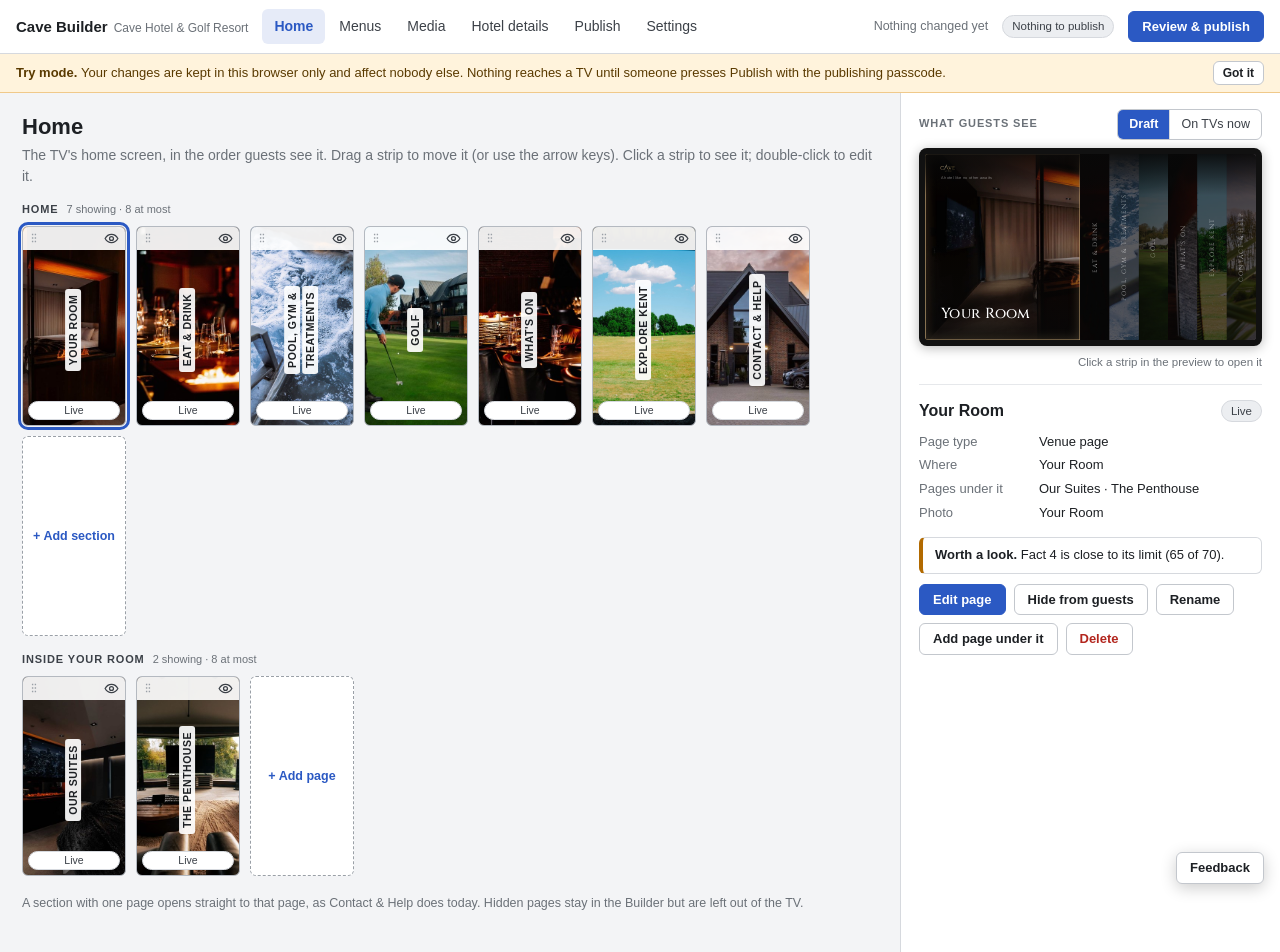
==== builder/index.html @ ffc26338 "Builder prototype stage 1 and content revision 1 Co-Authored-By: Claude Fable 5.1 <noreply@anthropic" ====
<!doctype html>
<html lang="en-GB">
<head>
<meta charset="utf-8">
<meta name="viewport" content="width=device-width, initial-scale=1, viewport-fit=cover">
<meta name="robots" content="noindex">
<title>Cave Builder</title>
<link rel="stylesheet" href="css/builder.css">
<link rel="stylesheet" href="css/tv.css">
<link rel="preload" href="fonts/Cinzel.ttf" as="font" type="font/ttf" crossorigin>
<link rel="preload" href="fonts/Inter.ttf" as="font" type="font/ttf" crossorigin>
</head>
<body>
<div id="app"></div>
<noscript><p style="padding:40px">The Builder needs JavaScript. It runs entirely in your browser.</p></noscript>
<script type="module" src="js/main.js"></script>
</body>
</html>
---- builder/css/builder.css ----
/* Cave Builder: the staff interface. Light and neutral; the TV preview is the
   only dark thing on the page. Works from 1180 (iPad landscape) to 1440+. */

:root {
  --ink: #1d2024; --ink-2: #3c4148; --muted: #6b7178; --line: #d6d9de; --line-2: #e6e8eb;
  --bg: #f3f4f6; --white: #fff; --accent: #2b59c3; --accent-bg: #e6ebf8; --accent-line: #b9c7ec;
  --amber: #b26a00; --amber-bg: #fff3dc; --red: #b3261e; --red-bg: #fde8e6; --green: #1b7f3b; --green-bg: #e3f5e9;
  --gold: #b7996d; --radius: 8px;
}
* { box-sizing: border-box; }
html, body { margin: 0; height: 100%; }
body { background: var(--bg); color: var(--ink); font: 14px/1.45 -apple-system, BlinkMacSystemFont, "Segoe UI", Helvetica, Arial, sans-serif; -webkit-text-size-adjust: 100%; }
h1 { font-size: 22px; margin: 0 0 2px; font-weight: 650; }
h2 { font-size: 16px; margin: 0 0 8px; font-weight: 650; }
h3 { font-size: 11px; margin: 0 0 8px; font-weight: 650; letter-spacing: .08em; text-transform: uppercase; color: var(--muted); }
p { margin: 0; }
a { color: var(--accent); }
button { font: inherit; color: inherit; }
input, textarea, select { font: inherit; color: inherit; }
:focus-visible { outline: 3px solid #7fa1ff; outline-offset: 2px; }
.muted { color: var(--muted); }
.small { font-size: 12.5px; }
.tiny { font-size: 11.5px; }
.row { display: flex; align-items: center; gap: 8px; }
.between { justify-content: space-between; }
.wrap { flex-wrap: wrap; }
.spacer { flex: 1; }
.hidden { display: none !important; }
.sr-only { position: absolute; width: 1px; height: 1px; overflow: hidden; clip: rect(0 0 0 0); white-space: nowrap; }

/* ---- app bar ---- */
.appbar { height: 54px; background: var(--white); border-bottom: 1px solid var(--line); display: flex; align-items: center; padding: 0 16px; gap: 14px; position: sticky; top: 0; z-index: 20; }
.brand { font-weight: 700; font-size: 15px; white-space: nowrap; }
.brand small { font-weight: 400; color: var(--muted); font-size: 12px; margin-left: 6px; }
.nav { display: flex; gap: 2px; }
.nav button { background: none; border: 0; padding: 7px 12px; border-radius: 6px; color: var(--ink-2); cursor: pointer; white-space: nowrap; }
.nav button:hover { background: var(--bg); }
.nav button.on { background: var(--accent-bg); color: var(--accent); font-weight: 650; }
.pill { display: inline-block; padding: 2px 9px; border-radius: 20px; font-size: 11.5px; background: #eceef1; color: var(--ink-2); border: 1px solid var(--line); white-space: nowrap; }
.pill.acc { background: var(--accent-bg); border-color: var(--accent-line); color: var(--accent); font-weight: 600; }
.pill.dark { background: var(--ink-2); border-color: var(--ink-2); color: #fff; }
.pill.amber { background: var(--amber-bg); border-color: #f0c98a; color: var(--amber); }
.pill.red { background: var(--red-bg); border-color: #f2b8b4; color: var(--red); }
.pill.green { background: var(--green-bg); border-color: #b7e0c4; color: var(--green); }
.btn { display: inline-flex; align-items: center; gap: 6px; padding: 7px 13px; border-radius: 6px; border: 1px solid #c3c7cd; background: var(--white); font-weight: 600; font-size: 13px; color: var(--ink); white-space: nowrap; cursor: pointer; line-height: 1.2; }
.btn:hover { background: #f7f8fa; }
.btn.pri { background: var(--accent); border-color: var(--accent); color: #fff; }
.btn.pri:hover { background: #244ca8; }
.btn.danger { color: var(--red); }
.btn.sm { padding: 4px 9px; font-size: 12px; }
.btn.icon { padding: 5px; }
.btn:disabled { opacity: .5; cursor: not-allowed; }
.btn.link { border: 0; background: none; color: var(--accent); padding: 0 2px; display: inline; font-weight: 600; }

/* ---- banner, toasts ---- */
.banner { background: var(--amber-bg); border-bottom: 1px solid #f0c98a; color: #5a3a00; padding: 7px 16px; display: flex; align-items: center; gap: 12px; font-size: 13px; }
.banner strong { font-weight: 650; }
.banner button { margin-left: auto; }
.toasts { position: fixed; left: 50%; bottom: 20px; transform: translateX(-50%); z-index: 100; display: flex; flex-direction: column; gap: 8px; align-items: center; }
.toast { background: var(--ink); color: #fff; padding: 10px 14px; border-radius: 8px; display: flex; align-items: center; gap: 14px; box-shadow: 0 6px 24px rgba(0,0,0,.25); font-size: 13.5px; }
.toast button { background: none; border: 1px solid rgba(255,255,255,.5); color: #fff; border-radius: 5px; padding: 3px 10px; font-weight: 600; cursor: pointer; }
.toast.err { background: var(--red); }

/* ---- layout ---- */
.screen { display: flex; min-height: calc(100vh - 54px); }
.screen > main { flex: 1; min-width: 0; padding: 18px 22px 40px; }
.screen > aside { width: 440px; flex: none; background: var(--white); border-left: 1px solid var(--line); padding: 16px 18px 40px; }
.rail { width: 250px; flex: none; background: var(--white); border-right: 1px solid var(--line); padding: 16px 14px; }
@media (max-width: 1300px) { .screen > aside { width: 380px; } .screen > .rail { width: 220px; } }
@media (max-width: 1200px) { .screen > aside { width: 340px; padding: 14px; } }
.panel { background: var(--white); border: 1px solid var(--line); border-radius: var(--radius); padding: 12px 14px; }
.lab { font-size: 11px; font-weight: 650; letter-spacing: .08em; text-transform: uppercase; color: var(--ink-2); margin: 16px 0 8px; }
.lab span { font-weight: 400; letter-spacing: 0; text-transform: none; color: var(--muted); margin-left: 8px; }
.seg { display: inline-flex; border: 1px solid #c3c7cd; border-radius: 6px; overflow: hidden; background: var(--white); }
.seg button { border: 0; background: none; padding: 5px 11px; font-size: 12.5px; color: var(--ink-2); border-right: 1px solid var(--line); cursor: pointer; }
.seg button:last-child { border-right: 0; }
.seg button.on { background: var(--accent); color: #fff; font-weight: 600; }
.kv { display: grid; grid-template-columns: 110px 1fr; gap: 5px 10px; font-size: 13px; margin: 10px 0 14px; }
.kv dt { color: var(--muted); }
.kv dd { margin: 0; }
.rule { border-top: 1px solid var(--line-2); margin: 14px 0; }
.note { border: 1px solid var(--line); border-left: 4px solid var(--ink-2); background: var(--white); border-radius: 6px; padding: 8px 12px; font-size: 13px; }
.note.warn { border-left-color: var(--amber); }
.note.block { border-left-color: var(--red); }
.note.ok { border-left-color: var(--green); }
.note + .note { margin-top: 6px; }
.empty { color: var(--muted); padding: 20px; text-align: center; border: 1.5px dashed var(--line); border-radius: var(--radius); }

/* ---- fields ---- */
.field { margin-bottom: 12px; }
.field > label { display: flex; justify-content: space-between; font-size: 12px; font-weight: 600; color: var(--ink-2); margin-bottom: 4px; gap: 8px; }
.field .count { font-weight: 400; color: var(--muted); font-variant-numeric: tabular-nums; }
.field .count.amber { color: var(--amber); font-weight: 650; }
.field .count.red { color: var(--red); font-weight: 650; }
.in { width: 100%; border: 1px solid #c3c7cd; border-radius: 5px; background: var(--white); padding: 7px 9px; font-size: 13.5px; min-height: 34px; }
.in:focus { border-color: var(--accent); box-shadow: 0 0 0 3px #d5def5; outline: none; }
.in.over { border-color: var(--red); box-shadow: 0 0 0 3px #f6d3d0; }
textarea.in { resize: vertical; min-height: 80px; line-height: 1.45; }
.help { color: var(--muted); font-size: 11.5px; margin-top: 4px; }
.field.inline { display: flex; align-items: center; gap: 10px; }
.check { display: inline-flex; align-items: center; gap: 7px; cursor: pointer; font-size: 13px; }
.check input { width: 16px; height: 16px; margin: 0; }

/* ---- lists with handles ---- */
.list-row { display: flex; align-items: flex-start; gap: 6px; padding: 6px 0; border-bottom: 1px solid var(--line-2); }
.list-row .grip { color: #9aa0a7; cursor: grab; padding: 8px 2px 0; flex: none; touch-action: none; }
.list-row .fields { flex: 1; min-width: 0; display: flex; flex-direction: column; gap: 6px; }
.list-row .ops { display: flex; flex-direction: column; gap: 2px; flex: none; }
.list-row.dragging { opacity: .4; }
.list-row.drop-before { box-shadow: 0 -3px 0 var(--accent); }
.list-row.drop-after { box-shadow: 0 3px 0 var(--accent); }
.mini { border: 1px solid #c3c7cd; background: var(--white); border-radius: 5px; padding: 3px; cursor: pointer; color: var(--ink-2); line-height: 0; }
.mini:hover { background: var(--bg); }
.mini:disabled { opacity: .35; cursor: default; }

/* ---- strips (Home) ---- */
.strips { display: flex; gap: 10px; flex-wrap: wrap; align-items: flex-start; }
.strip-card { width: 104px; height: 200px; border-radius: 6px; position: relative; border: 1px solid #b4b9c0; background: #c6cad0 center / cover no-repeat; cursor: pointer; overflow: hidden; flex: none; text-align: left; padding: 0; }
.strip-card .top { display: flex; justify-content: space-between; align-items: center; background: rgba(255,255,255,.92); padding: 2px 4px; position: relative; z-index: 2; }
.strip-card .grip { color: #9aa0a7; cursor: grab; display: inline-flex; touch-action: none; }
.strip-card .t { position: absolute; left: 50%; top: 52%; transform: translate(-50%,-50%) rotate(-90deg); width: 150px; text-align: center; line-height: 1.7; text-transform: uppercase; letter-spacing: .05em; font-weight: 650; font-size: 10.5px; }
.strip-card .t span { background: rgba(255,255,255,.92); padding: 2px 6px; border-radius: 3px; -webkit-box-decoration-break: clone; box-decoration-break: clone; }
.strip-card .st { position: absolute; left: 5px; right: 5px; bottom: 5px; text-align: center; font-size: 10.5px; background: #fff; border-radius: 10px; padding: 1px 0; border: 1px solid var(--line); color: var(--ink-2); }
.strip-card.sel { outline: 3px solid var(--accent); outline-offset: 1px; }
.strip-card.hid { opacity: .55; }
.strip-card.hid .st, .strip-card.new .st, .strip-card.chg .st { background: var(--ink-2); color: #fff; border-color: var(--ink-2); }
.strip-card.new .st { background: var(--green); border-color: var(--green); }
.strip-card.blocked .st { background: var(--red); border-color: var(--red); color: #fff; }
.strip-card.add { background: var(--white); border: 1.5px dashed #9aa0a7; display: flex; align-items: center; justify-content: center; text-align: center; color: var(--accent); font-weight: 650; font-size: 12.5px; }
.strip-card.dragging { opacity: .35; }
.strip-card.drop-before { box-shadow: -6px 0 0 -2px var(--accent); }
.strip-card.drop-after { box-shadow: 6px 0 0 -2px var(--accent); }
.eye { background: none; border: 0; padding: 2px; cursor: pointer; color: var(--ink-2); line-height: 0; border-radius: 4px; }
.eye:hover { background: var(--bg); }
.tvcap { display: flex; justify-content: space-between; align-items: center; margin-top: 8px; gap: 8px; }

/* ---- page editor ---- */
.sub { height: 46px; background: var(--white); border-bottom: 1px solid var(--line); display: flex; align-items: center; gap: 12px; padding: 0 16px; }
.crumb { color: var(--muted); white-space: nowrap; overflow: hidden; text-overflow: ellipsis; }
.crumb b { color: var(--ink); }
.crumb button { background: none; border: 0; color: var(--accent); cursor: pointer; padding: 0; font: inherit; }
.editor { display: flex; min-height: calc(100vh - 100px); }
.editor .rail { width: 240px; }
.editor .centre { flex: 1; min-width: 0; padding: 14px 20px; }
.editor .side { width: 360px; flex: none; background: var(--white); border-left: 1px solid var(--line); padding: 14px 16px 40px; }
@media (max-width: 1300px) { .editor .rail { width: 200px; } .editor .side { width: 320px; } }
.part { display: flex; align-items: center; gap: 8px; border: 1px solid var(--line); border-radius: 6px; padding: 7px 9px; margin-bottom: 5px; background: var(--white); width: 100%; text-align: left; cursor: pointer; }
.part .n { font-weight: 650; font-size: 12.5px; }
.part .s { font-size: 11px; color: var(--muted); white-space: nowrap; overflow: hidden; text-overflow: ellipsis; }
.part .w { min-width: 0; flex: 1; }
.part.sel { border-color: var(--accent); background: #eef2fb; box-shadow: 0 0 0 2px #d5def5; }
.part .flag { flex: none; width: 8px; height: 8px; border-radius: 50%; }
.part .flag.warn { background: var(--amber); }
.part .flag.block { background: var(--red); }
.tabs { display: flex; gap: 16px; border-bottom: 1px solid var(--line); margin: 0 -16px 14px; padding: 0 16px; }
.tabs button { background: none; border: 0; padding: 0 0 8px; color: var(--muted); font-weight: 600; cursor: pointer; border-bottom: 2px solid transparent; }
.tabs button.on { color: var(--accent); border-bottom-color: var(--accent); }
.remote-wrap { display: flex; gap: 18px; align-items: flex-start; }
.remote-wrap .tv-host { flex: 1; min-width: 0; }
.remote-pad { flex: none; width: 150px; display: none; }
.remote-pad svg { width: 150px; height: auto; display: block; touch-action: none; }
.remote-pad .flash { opacity: 0; transition: opacity .12s; }
.remote-pad .flash.on { opacity: 1; transition: none; }
.remote-wrap.show-remote .remote-pad { display: block; }
.photo-pick { display: flex; gap: 10px; align-items: center; }
.photo-pick .thumb { width: 96px; height: 54px; border-radius: 4px; background: #c6cad0 center / cover no-repeat; border: 1px solid var(--line); flex: none; }
.tag-row { display: flex; gap: 4px; flex-wrap: wrap; }
.tag-btn { border: 1px solid #c3c7cd; background: var(--white); border-radius: 4px; padding: 2px 7px; font-size: 11px; font-weight: 650; cursor: pointer; color: var(--ink-2); }
.tag-btn.on { background: var(--ink-2); color: #fff; border-color: var(--ink-2); }

/* ---- menus ---- */
.ml { display: block; width: 100%; text-align: left; padding: 8px 10px; border-radius: 6px; margin-bottom: 3px; background: none; border: 0; cursor: pointer; }
.ml:hover { background: var(--bg); }
.ml.on { background: var(--accent-bg); }
.ml b { display: block; font-size: 13px; }
.ml span { display: block; font-size: 11.5px; color: var(--muted); }
.sec-h { display: flex; align-items: center; gap: 8px; margin: 18px 0 4px; }
.sec-h .in { font-weight: 650; }
table.dishes { border-collapse: collapse; width: 100%; }
table.dishes td { padding: 5px 4px; border-bottom: 1px solid var(--line-2); vertical-align: top; }
table.dishes td.grip-cell { width: 22px; padding-top: 12px; }
table.dishes td.price-cell { width: 92px; }
table.dishes td.tags-cell { width: 150px; padding-top: 10px; }
table.dishes td.ops-cell { width: 60px; white-space: nowrap; padding-top: 8px; }
table.dishes tr.off td { opacity: .5; }
table.dishes tr.dragging td { opacity: .35; }
table.dishes tr.drop-before td { box-shadow: 0 -3px 0 var(--accent) inset; }
table.dishes tr.drop-after td { box-shadow: 0 3px 0 var(--accent) inset; }
.dish-name { font-weight: 600; }

/* ---- media ---- */
.drop { border: 1.5px dashed #9aa0a7; border-radius: var(--radius); padding: 14px 16px; display: flex; justify-content: space-between; align-items: center; gap: 12px; margin-bottom: 14px; background: var(--white); }
.drop.over { border-color: var(--accent); background: var(--accent-bg); }
.grid { display: grid; grid-template-columns: repeat(auto-fill, minmax(196px, 1fr)); gap: 12px; }
.tile-m { background: var(--white); border: 1px solid var(--line); border-radius: var(--radius); padding: 6px; cursor: pointer; text-align: left; }
.tile-m.sel { border-color: var(--accent); box-shadow: 0 0 0 2px #d5def5; }
.tile-m .ph { aspect-ratio: 16 / 9; border-radius: 4px; background: #c6cad0 center / cover no-repeat; position: relative; }
.tile-m .badge { position: absolute; left: 6px; top: 6px; font-size: 10px; background: rgba(255,255,255,.9); padding: 1px 6px; border-radius: 3px; }
.tile-m .badge.warn { background: var(--amber-bg); color: var(--amber); }
.tile-m .badge.new { background: var(--green-bg); color: var(--green); left: auto; right: 6px; }
.tile-m .nm { font-weight: 600; font-size: 12.5px; margin: 6px 2px 0; white-space: nowrap; overflow: hidden; text-overflow: ellipsis; }
.tile-m .mt { font-size: 11px; color: var(--muted); margin: 1px 2px 0; }
.big-ph { aspect-ratio: 16 / 9; border-radius: 6px; background: #c6cad0 center / cover no-repeat; margin-bottom: 10px; }
.use { display: flex; justify-content: space-between; padding: 5px 0; border-bottom: 1px solid var(--line-2); gap: 8px; }
.use button { background: none; border: 0; color: var(--accent); cursor: pointer; padding: 0; text-align: left; }
.fl { display: flex; justify-content: space-between; padding: 5px 8px; border-radius: 5px; cursor: pointer; background: none; border: 0; width: 100%; text-align: left; }
.fl.on { background: var(--accent-bg); font-weight: 600; }
.fl span { color: var(--muted); }

/* ---- publish ---- */
.chg { display: flex; gap: 12px; align-items: flex-start; padding: 10px 12px; border: 1px solid var(--line); border-radius: 6px; background: var(--white); margin-bottom: 6px; }
.chg .w { flex: 1; min-width: 0; }
.chg b { display: block; font-size: 13px; margin-bottom: 2px; }
.chg .lines { font-size: 12.5px; color: var(--ink-2); }
.chg .lines div { padding: 1px 0; }
.chg.held { border-left: 4px solid var(--red); }
.chg.new { border-left: 4px solid var(--green); }
.chg.hidden-k { border-left: 4px solid var(--ink-2); }
.chg.removed { border-left: 4px solid var(--red); }
.hist { display: flex; justify-content: space-between; align-items: center; padding: 8px 0; border-bottom: 1px solid var(--line-2); gap: 10px; }
.hist small { display: block; color: var(--muted); font-size: 11.5px; }
.hist.live { background: #f7f9ff; margin: 0 -10px; padding: 8px 10px; border-radius: 6px; }
.progress { font-size: 12.5px; color: var(--muted); margin-top: 8px; }

/* ---- modal ---- */
.modal-back { position: fixed; inset: 0; background: rgba(20,22,26,.45); z-index: 50; display: flex; align-items: center; justify-content: center; padding: 20px; }
.modal { background: var(--white); border-radius: 10px; width: min(640px, 100%); max-height: 90vh; overflow: auto; box-shadow: 0 20px 60px rgba(0,0,0,.35); padding: 18px 20px; }
.modal.wide { width: min(1000px, 100%); }
.modal h2 { font-size: 18px; }
.modal .actions { display: flex; justify-content: flex-end; gap: 8px; margin-top: 16px; }
.tpl { display: grid; grid-template-columns: 1fr 1fr; gap: 8px; margin: 10px 0; }
.tpl button { text-align: left; padding: 10px 12px; border: 1px solid var(--line); border-radius: 6px; background: var(--white); cursor: pointer; }
.tpl button:hover, .tpl button.on { border-color: var(--accent); background: #eef2fb; }
.tpl b { display: block; font-size: 13px; }
.tpl span { font-size: 11.5px; color: var(--muted); }

/* ---- hotel ---- */
.form-2 { display: grid; grid-template-columns: 1fr 1fr; gap: 0 20px; max-width: 760px; }

/* ---- feedback button ---- */
.fab { position: fixed; right: 16px; bottom: 16px; z-index: 30; box-shadow: 0 4px 16px rgba(0,0,0,.2); }

/* ---- touch / iPad ---- */
@media (pointer: coarse) {
  .btn { padding: 9px 14px; }
  .mini { padding: 6px; }
  .in { min-height: 38px; }
  .strip-card { height: 210px; }
}
@media (max-width: 1180px) {
  .screen > aside { width: 320px; }
  .editor .side { width: 300px; }
  .editor .rail { width: 190px; }
}
@media (max-width: 1260px) {
  .strip-card { width: 86px; height: 190px; }
  .strip-card .t { width: 140px; font-size: 10px; }
  .appbar { gap: 10px; }
}
#saved-state { white-space: nowrap; }
---- builder/css/tv.css ----
/* The TV preview: a 1920 x 1080 stage drawn with the TV app's measurements
   (StripsModel.swift, StripView.swift, PageLayout.swift, Theme.swift) and
   scaled to fit its box. Everything in here is in TV pixels. */

@font-face { font-family: 'Cinzel'; src: url('../fonts/Cinzel.ttf') format('truetype'); font-weight: 400 900; font-display: swap; }
@font-face { font-family: 'Inter'; src: url('../fonts/Inter.ttf') format('truetype'); font-weight: 100 900; font-display: swap; }

.tv-box { position: relative; width: 100%; background: #111; border-radius: 8px; padding: 6px; box-shadow: 0 2px 12px rgba(0,0,0,.28); }
.tv-viewport { position: relative; width: 100%; aspect-ratio: 16 / 9; overflow: hidden; background: #080808; border-radius: 3px; }
.tv-stage {
  position: absolute; left: 0; top: 0; width: 1920px; height: 1080px; overflow: hidden;
  transform-origin: 0 0; background: #080808; color: #fff;
  font-family: Inter, sans-serif; -webkit-font-smoothing: antialiased; user-select: none;
  --gold: #b7996d; --gold-dark: #7d683f; --ground: #080808; --panel: #1a1a1a;
  --ease: cubic-bezier(.2,.8,.2,1); --dur: 0ms;
}
.tv-stage * { box-sizing: border-box; }
.tv-layer { position: absolute; inset: 0; }
.tv-sections { z-index: 10; }
.tv-items { z-index: 20; }
.tv-leaf { position: absolute; top: 0; bottom: 0; z-index: 25; }
.tv-scrim-top { position: absolute; left: 0; top: 0; width: 1920px; height: 240px; z-index: 30; pointer-events: none;
  background: linear-gradient(to bottom, rgba(8,8,8,.88) 0%, rgba(8,8,8,.5) 45%, rgba(8,8,8,0) 100%); }

/* ---- strips ---- */
.tv-strip { position: absolute; top: 0; height: 1080px; overflow: hidden; background: var(--ground);
  transition: left var(--dur) var(--ease), width var(--dur) var(--ease), opacity 300ms var(--ease), transform 420ms var(--ease); }
.tv-strip.tv-clickable { cursor: pointer; }
.tv-strip .tv-photo { position: absolute; left: 0; top: 0; width: 1920px; height: 1080px; background: var(--panel) center / cover no-repeat; transition: transform 500ms var(--ease); }
.tv-strip .tv-scrim { position: absolute; inset: 0; background: var(--ground); opacity: .64; transition: opacity 500ms var(--ease); }
.tv-strip .tv-grad { position: absolute; left: 0; right: 0; bottom: 0; height: 560px; opacity: 0; transition: opacity 500ms var(--ease);
  background: linear-gradient(to top, rgba(8,8,8,.94) 0%, rgba(8,8,8,.55) 40%, rgba(8,8,8,0) 100%); }
.tv-strip .tv-ring { position: absolute; inset: 0; opacity: 0; transition: opacity 220ms var(--ease);
  box-shadow: inset 0 0 0 4px var(--gold), inset 0 0 70px rgba(183,153,109,.30); }
.tv-strip .tv-vname { position: absolute; left: 50%; top: 50%; writing-mode: vertical-rl; white-space: nowrap; max-height: 750px; overflow: hidden;
  transform: translate(-50%,-50%) rotate(180deg); font-family: Cinzel, serif; font-size: 36px; letter-spacing: 6.5px; text-transform: uppercase;
  color: rgba(255,255,255,.62); transition: opacity 220ms var(--ease), transform 420ms var(--ease); }
.tv-strip .tv-caption { position: absolute; left: 90px; bottom: 110px; opacity: 0; transform: translateY(22px);
  transition: opacity 220ms var(--ease), transform 420ms var(--ease); }
.tv-strip .tv-label { font-family: Cinzel, serif; font-size: 22px; letter-spacing: 7px; text-transform: uppercase; color: var(--gold); margin: 0 0 20px 4px; }
.tv-strip .tv-hname { font-family: Cinzel, serif; font-size: 84px; font-weight: 500; line-height: 1.06; letter-spacing: 1.7px; color: #fff; text-shadow: 0 2px 24px rgba(0,0,0,.45); }

.tv-strip.is-closed .tv-scrim { opacity: .64; }
.tv-strip.is-sliver .tv-scrim { opacity: .80; }
.tv-strip.is-sliver .tv-vname { transform: translate(-50%,-50%) rotate(180deg) scale(.6); color: rgba(255,255,255,.42); }
.tv-strip.is-host .tv-scrim { opacity: .82; }
.tv-strip.is-host .tv-vname { opacity: 0; }
.tv-strip.is-current .tv-scrim { opacity: .30; }
.tv-strip.is-current .tv-grad, .tv-strip.is-current .tv-caption { opacity: 1; transform: none; }
.tv-strip.is-current .tv-vname { opacity: 0; }
.tv-strip.is-current .tv-photo { transform: scale(1.02); }
.tv-strip.is-focused .tv-scrim { opacity: .12; }
.tv-strip.is-focused .tv-ring { opacity: 1; }
.tv-strip.is-focused .tv-photo { transform: scale(1.05); }
.tv-strip.is-leaf .tv-scrim { opacity: .72; }
.tv-strip.is-leaf .tv-grad { opacity: 1; height: 864px; }
.tv-strip.is-leaf .tv-vname, .tv-strip.is-leaf .tv-caption { opacity: 0; }
.tv-strip.is-enter { opacity: 0; transform: translateY(36px); }

/* ---- chrome ---- */
.tv-path { position: absolute; left: 90px; top: 60px; height: 44px; display: flex; align-items: center; z-index: 40; }
.tv-path img { height: 40px; display: block; transition: opacity 350ms var(--ease); }
.tv-stage.deep .tv-path img { opacity: .6; }
.tv-seg { display: flex; align-items: center; font-size: 24px; letter-spacing: .5px; color: rgba(183,153,109,.6); white-space: nowrap; }
.tv-seg.cur { color: #fff; }
.tv-seg .tv-chev { color: rgba(183,153,109,.6); margin: 0 18px; font-size: 26px; position: relative; top: -2px; }
.tv-slot { position: absolute; left: 90px; top: 122px; z-index: 40; }
.tv-tagline { font-weight: 300; font-size: 22px; letter-spacing: 1.3px; color: rgba(255,255,255,.55); white-space: nowrap; transition: opacity 350ms var(--ease); }
.tv-stage.deep .tv-tagline { opacity: 0; }
.tv-back { position: absolute; left: -22px; top: -9px; display: flex; align-items: center; gap: 10px; padding: 7px 22px 7px 18px;
  border: 2px solid transparent; border-radius: 999px; font-size: 24px; letter-spacing: .5px; color: rgba(183,153,109,.6); white-space: nowrap; opacity: 0;
  transition: opacity 350ms var(--ease), transform 220ms var(--ease), color 220ms var(--ease), border-color 220ms var(--ease), background-color 220ms var(--ease); cursor: pointer; }
.tv-back .tv-chev { font-size: 34px; line-height: 0; position: relative; top: -3px; }
.tv-stage.deep .tv-back { opacity: 1; }
.tv-stage.deep .tv-back.is-focused { color: #fff; border-color: var(--gold); background: rgba(183,153,109,.14); box-shadow: 0 0 28px rgba(183,153,109,.35); transform: scale(1.08); transform-origin: left center; }
.tv-back.is-focused .tv-chev { color: var(--gold); }
.tv-safe { position: absolute; left: 96px; right: 96px; top: 64px; bottom: 64px; border: 2px dashed rgba(255,255,255,.55); z-index: 45; pointer-events: none; display: none; }
.tv-safe::after { content: 'Path line and Back'; position: absolute; left: -2px; top: -2px; width: 640px; height: 136px; border: 2px dashed rgba(183,153,109,.6); color: rgba(183,153,109,.7); font-size: 18px; padding: 6px 10px; letter-spacing: 1px; }
.tv-stage.show-safe .tv-safe { display: block; }
.tv-empty { position: absolute; inset: 0; display: flex; align-items: center; justify-content: center; font-size: 28px; color: rgba(255,255,255,.5); }

/* ---- pages inside the leaf ---- */
.tv-page { position: absolute; left: 0; right: 0; top: 190px; bottom: 0; overflow-y: auto; scrollbar-width: none; }
.tv-page::-webkit-scrollbar { display: none; }
.tv-page.tv-full { top: 0; overflow: hidden; }
.tv-page-in { padding: 24px 72px 60px; }
.tv-kicker { font-family: Inter, sans-serif; font-size: 24px; font-weight: 500; letter-spacing: 6px; text-transform: uppercase; color: var(--gold); }
.tv-title { font-family: Cinzel, serif; font-size: 72px; font-weight: 500; letter-spacing: 1.5px; color: #fff; line-height: 1.15; text-shadow: 0 2px 24px rgba(0,0,0,.45); margin-top: 16px; }
.tv-subtitle { font-size: 30px; color: rgba(255,255,255,.6); margin-top: 16px; }
.tv-body { font-size: 30px; line-height: 1.47; color: rgba(255,255,255,.92); }
.tv-body.dim, .tv-note { font-size: 28px; color: rgba(255,255,255,.6); line-height: 1.4; }
.tv-columns { display: flex; align-items: flex-start; gap: 64px; margin-top: 44px; }
.tv-columns.stack { flex-direction: column; gap: 50px; }
.tv-reading { flex: 1; min-width: 0; display: flex; flex-direction: column; gap: 36px; }
.tv-aside { width: 420px; flex: none; display: flex; flex-direction: column; gap: 40px; }
.tv-columns.stack .tv-aside { width: 100%; }
.tv-facts { display: flex; flex-direction: column; gap: 14px; }
.tv-fact { display: flex; gap: 16px; align-items: flex-start; font-size: 28px; color: rgba(255,255,255,.92); line-height: 1.3; }
.tv-fact::before { content: ''; flex: none; width: 8px; height: 8px; border-radius: 50%; background: var(--gold); margin-top: 14px; }
.tv-card { background: var(--panel); border-radius: 16px; padding: 32px; border: 3px solid transparent; }
.tv-hours { display: flex; flex-direction: column; gap: 18px; }
.tv-hours .tv-kicker { margin-bottom: 0; }
.tv-hrow .l { font-size: 22px; font-weight: 500; color: rgba(255,255,255,.6); }
.tv-hrow .v { font-size: 28px; color: rgba(255,255,255,.92); margin-top: 2px; }
.tv-qr { display: flex; flex-direction: column; gap: 18px; }
.tv-qr-row { display: flex; align-items: center; gap: 24px; }
.tv-qr-img { flex: none; width: 200px; height: 200px; padding: 10px; background: #fff; border-radius: 10px; }
.tv-qr-img svg { display: block; width: 180px; height: 180px; }
.tv-qr-label { font-size: 26px; color: rgba(255,255,255,.92); line-height: 1.3; }
.tv-tiles { display: flex; gap: 40px; padding: 30px 0; }
.tv-tile { position: relative; flex: none; width: 380px; height: 214px; border-radius: 12px; overflow: hidden; background: var(--panel) center / cover no-repeat; border: 3px solid transparent; }
.tv-tile::before { content: ''; position: absolute; inset: 0; background: linear-gradient(to bottom, rgba(0,0,0,0) 50%, rgba(0,0,0,.85)); }
.tv-tile .tv-tile-in { position: absolute; left: 24px; right: 24px; bottom: 24px; }
.tv-tile .k { font-size: 16px; font-weight: 500; letter-spacing: 3px; text-transform: uppercase; color: var(--gold); }
.tv-tile .t { font-family: Cinzel, serif; font-size: 26px; letter-spacing: 2px; text-transform: uppercase; color: #fff; margin-top: 4px; }
.tv-hub-grid { display: flex; flex-wrap: wrap; gap: 40px; padding: 50px 0; }
.tv-hub-grid .tv-tile { width: 420px; height: 236px; }

/* focus states, as the TV draws them */
.tv-text-stop { padding: 20px; margin: -20px; border-radius: 14px; border: 2px solid transparent; }
.tv-text-stop.is-focused { background: rgba(255,255,255,.08); border-color: rgba(183,153,109,.55); }
.tv-card.is-focused { border-color: var(--gold); }
.tv-tile.is-focused { border-color: var(--gold); }

/* menu */
.tv-menu { display: flex; flex-direction: column; gap: 50px; margin-top: 40px; max-width: 1400px; }
.tv-msec { display: flex; flex-direction: column; gap: 22px; }
.tv-msec-h { display: flex; align-items: baseline; gap: 20px; }
.tv-msec-h .t { font-family: Cinzel, serif; font-size: 34px; letter-spacing: 4px; text-transform: uppercase; color: rgba(255,255,255,.92); }
.tv-msec-h .n { font-size: 22px; color: rgba(255,255,255,.6); }
.tv-rule { height: 1px; background: var(--gold-dark); }
.tv-row { display: flex; align-items: flex-start; gap: 30px; padding: 14px 20px; border-radius: 10px; }
.tv-row.is-focused { background: rgba(255,255,255,.10); }
.tv-row .w { flex: 1; min-width: 0; }
.tv-row .nm { display: flex; align-items: center; gap: 12px; font-size: 30px; font-weight: 500; color: rgba(255,255,255,.92); }
.tv-tag { font-size: 16px; font-weight: 600; color: var(--gold); border: 1px solid var(--gold-dark); border-radius: 4px; padding: 3px 8px; text-transform: uppercase; }
.tv-row .d { font-size: 24px; color: rgba(255,255,255,.6); margin-top: 6px; }
.tv-row .p { font-size: 30px; color: var(--gold); white-space: nowrap; }
.tv-menu .tv-card { width: 640px; max-width: 100%; }

/* list */
.tv-list { display: flex; flex-direction: column; gap: 30px; margin-top: 40px; }
.tv-lcard { display: flex; gap: 36px; align-items: flex-start; padding: 24px; background: var(--panel); border-radius: 16px; border: 3px solid transparent; transition: transform 220ms var(--ease); }
.tv-lcard.is-focused { border-color: var(--gold); transform: scale(1.02); }
.tv-lcard .img { flex: none; width: 360px; height: 220px; border-radius: 10px; background: #222 center / cover no-repeat; }
.tv-lcard .w { flex: 1; display: flex; flex-direction: column; gap: 10px; }
.tv-lcard .m { font-size: 18px; font-weight: 500; letter-spacing: 3px; text-transform: uppercase; color: var(--gold); }
.tv-lcard .t { font-family: Cinzel, serif; font-size: 30px; color: rgba(255,255,255,.92); }
.tv-lcard .s { font-size: 24px; font-weight: 500; color: rgba(255,255,255,.6); }
.tv-lcard .b { font-size: 24px; color: rgba(255,255,255,.92); line-height: 1.35; }

/* contact */
.tv-contact { display: flex; gap: 60px; align-items: flex-start; margin-top: 40px; }
.tv-contact .l { flex: 1; display: flex; flex-direction: column; gap: 30px; }
.tv-contact .r { width: 520px; flex: none; display: flex; flex-direction: column; gap: 40px; }
.tv-info-card { padding: 28px; background: var(--panel); border-radius: 16px; border: 3px solid transparent; }
.tv-info-card .k { font-size: 18px; font-weight: 500; letter-spacing: 3px; text-transform: uppercase; color: var(--gold); }
.tv-info-card .v { font-family: Cinzel, serif; font-size: 40px; color: rgba(255,255,255,.92); margin-top: 6px; }
.tv-info-card .h { font-size: 22px; color: rgba(255,255,255,.6); margin-top: 6px; }
.tv-info-card.is-focused { border-color: var(--gold); }
.tv-address { font-size: 24px; color: rgba(255,255,255,.6); line-height: 1.35; }

/* gallery */
.tv-gallery { position: absolute; inset: 0; overflow: hidden; }
.tv-gphoto { position: absolute; inset: 0; background: var(--panel) center / cover no-repeat; opacity: 0; transition: opacity 500ms var(--ease); }
.tv-gphoto.on { opacity: 1; }
.tv-gscrim { position: absolute; inset: 0; background: linear-gradient(to bottom, rgba(0,0,0,0) 35%, rgba(0,0,0,.65) 75%, rgba(0,0,0,.95) 100%); }
.tv-gtop { position: absolute; left: 0; right: 0; top: 0; height: 260px; background: linear-gradient(to bottom, rgba(8,8,8,.85), rgba(8,8,8,0)); }
.tv-gcap { position: absolute; left: 0; right: 0; bottom: 66px; display: flex; flex-direction: column; gap: 36px; }
.tv-gcap .tv-cap-in { padding: 0 72px; }
.tv-gcap .tv-title { margin-top: 12px; }
.tv-gcount { font-size: 22px; color: rgba(255,255,255,.6); margin-top: 12px; }
.tv-thumbs { display: flex; gap: 28px; padding: 24px 72px; overflow: hidden; }
.tv-thumb { flex: none; width: 224px; height: 126px; border-radius: 8px; background: #222 center / cover no-repeat; border: 2px solid rgba(255,255,255,.15); opacity: .6; transition: transform 220ms var(--ease), opacity 220ms; }
.tv-thumb.on { border-color: rgba(255,255,255,.5); opacity: 1; }
.tv-thumb.is-focused { border: 4px solid var(--gold); opacity: 1; transform: scale(1.1); }

/* leaf backdrop for a page opened from inside the leaf */
.tv-backdrop { position: absolute; inset: 0; background: var(--panel) center / cover no-repeat; }
.tv-backdrop::after { content: ''; position: absolute; inset: 0; background:
  linear-gradient(to bottom, rgba(8,8,8,.88) 0%, rgba(8,8,8,.3) 22%, rgba(8,8,8,.55) 70%, rgba(8,8,8,.94) 100%), rgba(8,8,8,.72); }

/* ---- edit mode: clickable fields ---- */
.tv-stage.edit [data-f] { cursor: pointer; outline: 2px dashed transparent; outline-offset: 6px; transition: outline-color 120ms; }
.tv-stage.edit [data-f]:hover { outline-color: rgba(120,170,255,.85); }
.tv-stage.edit [data-f].is-selected { outline: 3px solid #4f86ff; outline-offset: 6px; }
.tv-stage.edit .tv-strip[data-f].is-selected { outline-offset: -3px; }
.tv-hover-label { position: absolute; z-index: 60; background: rgba(0,0,0,.75); color: #cfdcff; font-size: 20px; padding: 4px 12px; border-radius: 4px; pointer-events: none; display: none; font-family: Inter, sans-serif; }
.tv-stage.edit .tv-hover-label.on { display: block; }
.tv-stage.remote [data-f] { cursor: default; }

/* Respect the system setting, as the TV app does with accessibilityReduceMotion. */
@media (prefers-reduced-motion: reduce) {
  .tv-stage, .tv-stage * { transition: none !important; animation: none !important; }
}
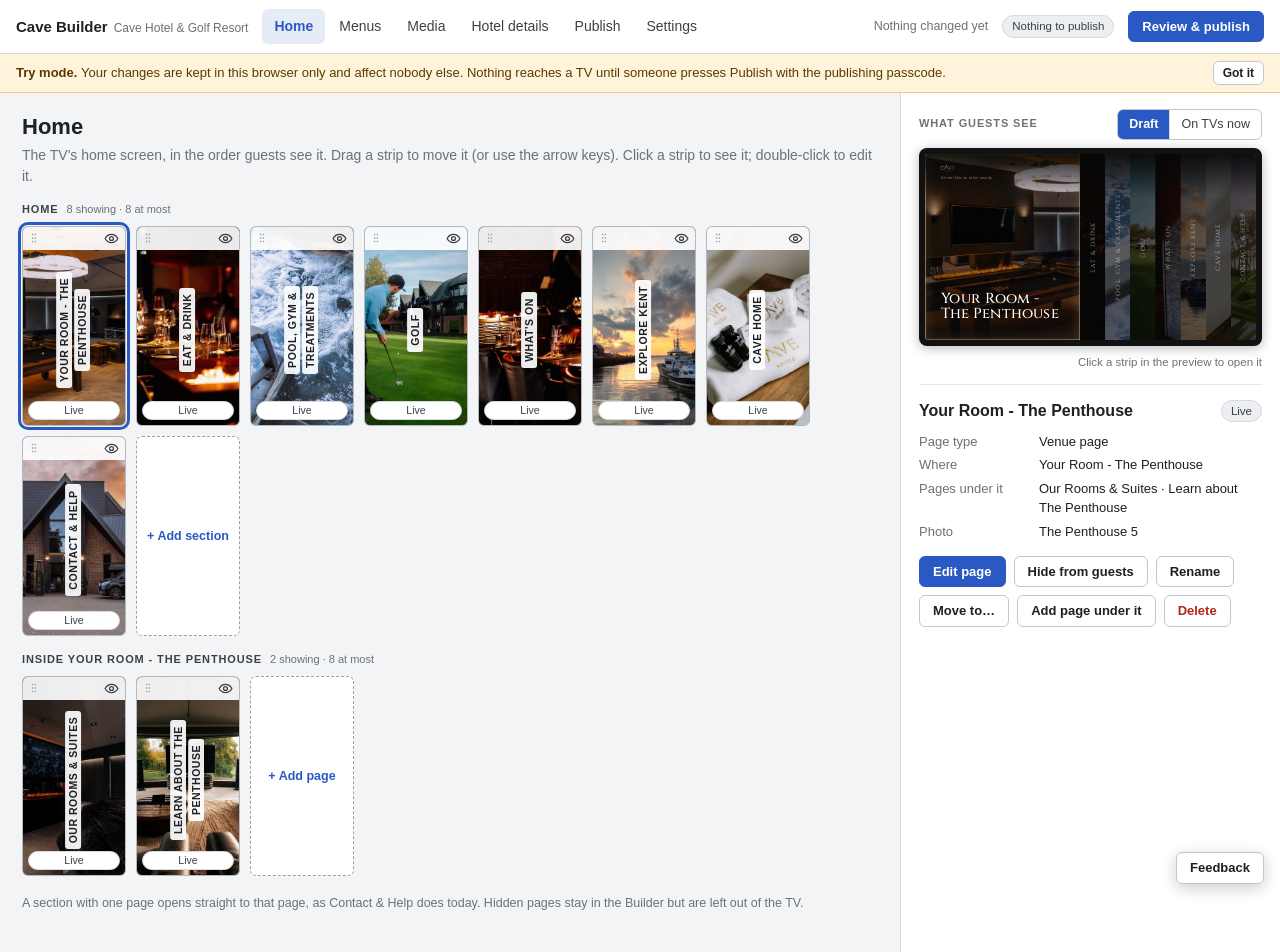
==== commit 8e9739b6: "Builder: gallery editor (build 8 features: chapters, captions, slideshow, show whole, sound films, i" ====
--- a/builder/index.html
+++ b/builder/index.html
@@ -7,6 +7,7 @@
 <title>Cave Builder</title>
 <link rel="stylesheet" href="css/builder.css">
 <link rel="stylesheet" href="css/tv.css">
+<link rel="stylesheet" href="css/rooms.css">
 <link rel="preload" href="fonts/Cinzel.ttf" as="font" type="font/ttf" crossorigin>
 <link rel="preload" href="fonts/Inter.ttf" as="font" type="font/ttf" crossorigin>
 </head>
--- a/builder/css/builder.css
+++ b/builder/css/builder.css
@@ -162,6 +162,12 @@
 .remote-pad .flash { opacity: 0; transition: opacity .12s; }
 .remote-pad .flash.on { opacity: 1; transition: none; }
 .remote-wrap.show-remote .remote-pad { display: block; }
+@media (max-width: 1200px) {
+  .remote-wrap { flex-direction: column; align-items: center; }
+  .remote-wrap .tv-host { flex: none; width: 100%; }
+  .remote-pad { width: 260px; margin-top: 8px; }
+  .remote-pad svg { width: 260px; }
+}
 .photo-pick { display: flex; gap: 10px; align-items: center; }
 .photo-pick .thumb { width: 96px; height: 54px; border-radius: 4px; background: #c6cad0 center / cover no-repeat; border: 1px solid var(--line); flex: none; }
 .tag-row { display: flex; gap: 4px; flex-wrap: wrap; }
@@ -258,3 +264,163 @@
   .appbar { gap: 10px; }
 }
 #saved-state { white-space: nowrap; }
+
+/* ---- stage 2: films, frames, finished pages, guide ---- */
+.thumb.film, .tile-m .ph.film, .big-ph.film { position: relative; background-color: #222; }
+.thumb.whole { background-size: contain; background-color: #1a1a1a; }
+.thumb .play, .tile-m .ph .play, .big-ph .play { position: absolute; left: 50%; top: 50%; width: 26px; height: 26px; margin: -13px 0 0 -13px; border-radius: 50%; background: rgba(0,0,0,.6); border: 1.5px solid #fff; }
+.thumb .play::after, .tile-m .ph .play::after, .big-ph .play::after { content: ''; position: absolute; left: 10px; top: 7px; border-style: solid; border-width: 5px 0 5px 8px; border-color: transparent transparent transparent #fff; }
+.tile-m .ph .play { width: 40px; height: 40px; margin: -20px 0 0 -20px; }
+.tile-m .ph .play::after { left: 15px; top: 11px; border-width: 8px 0 8px 13px; }
+.big-ph .play { width: 56px; height: 56px; margin: -28px 0 0 -28px; }
+.big-ph .play::after { left: 21px; top: 16px; border-width: 11px 0 11px 18px; }
+.tile-m.dim { opacity: .5; }
+.fit { display: flex; flex-direction: column; gap: 6px; margin: 4px 0 8px; }
+.fit-opt { display: flex; gap: 8px; align-items: flex-start; border: 1px solid var(--line); border-radius: 6px; padding: 7px 9px; cursor: pointer; background: var(--white); }
+.fit-opt.on { border-color: var(--accent); background: #eef2fb; }
+.fit-opt input { margin: 3px 0 0; }
+.fit-opt b { display: block; font-size: 12.5px; }
+.fit-opt small { display: block; color: var(--muted); font-size: 11.5px; line-height: 1.35; }
+.drop.compact { padding: 8px 10px; }
+.guide h2 { margin-bottom: 8px; }
+.guide ul { margin: 0; padding-left: 20px; line-height: 1.55; }
+.guide li { margin-bottom: 4px; }
+.guide .two { display: grid; grid-template-columns: 1fr 1fr; gap: 20px; }
+@media (max-width: 1000px) { .guide .two { grid-template-columns: 1fr; } }
+.guide table.recipes { border-collapse: collapse; width: 100%; margin-top: 8px; font-size: 13.5px; line-height: 1.45; }
+.guide table.recipes th, .guide table.recipes td { padding: 7px 10px; border-bottom: 1px solid var(--line-2); vertical-align: top; text-align: left; }
+.guide table.recipes thead th { font-weight: 700; }
+.guide table.recipes tbody th { font-weight: 600; white-space: nowrap; width: 1%; }
+.guide table.recipes td { width: 50%; }
+
+/* ---- Rhys's requests (9 Nov 2026): large preview, Move to…, card QR ---- */
+.btn.on { background: #eef2fb; border-color: var(--accent); color: var(--accent); }
+.editor.big .rail { display: none; }
+.editor.big .side { width: 330px; }
+.editor.big .centre { padding: 10px 16px; }
+.editor.big .tv-host { max-width: calc((100vh - 200px) * 16 / 9); margin: 0 auto; }
+.move-list { max-height: 50vh; overflow: auto; border: 1px solid var(--line); border-radius: 6px; margin: 10px 0; }
+.move-opt { display: flex; align-items: center; gap: 8px; padding: 7px 10px; border-bottom: 1px solid var(--line-2); cursor: pointer; }
+.move-opt:last-child { border-bottom: 0; }
+.move-opt:hover { background: #f7f8fa; }
+.move-opt.current { cursor: default; color: var(--muted); }
+.move-opt input:checked + span b { color: var(--accent); }
+.card-qr { border-top: 1px dashed var(--line); padding-top: 8px; }
+/* ---- Cave server mode: sign-in, shared-draft banner, Rooms, activity ---- */
+.signin-page { min-height: 100vh; display: flex; align-items: center; justify-content: center; padding: 24px; }
+.signin { width: 100%; max-width: 380px; padding: 24px 26px; }
+.signin .field > label { font-size: 12.5px; }
+.banner.shared { background: var(--accent-bg); border-bottom-color: var(--accent-line); color: #1d3570; }
+.table-wrap { overflow-x: auto; background: var(--white); border: 1px solid var(--line); border-radius: var(--radius); }
+table.grid-table { border-collapse: collapse; width: 100%; font-size: 13px; }
+table.grid-table th { text-align: left; font-size: 11px; font-weight: 650; letter-spacing: .06em; text-transform: uppercase; color: var(--muted); padding: 8px 10px; border-bottom: 1px solid var(--line); white-space: nowrap; background: #fafbfc; }
+table.grid-table td { padding: 7px 10px; border-bottom: 1px solid var(--line-2); vertical-align: middle; }
+table.grid-table tr:last-child td { border-bottom: 0; }
+table.grid-table code { font-size: 12px; }
+table.grid-table tr.editing td { background: #f6f8fd; }
+table.grid-table .in { min-height: 30px; padding: 4px 7px; }
+table.tvs td:first-child { width: 22px; }
+.dot { display: inline-block; width: 10px; height: 10px; border-radius: 50%; background: #c3c7cd; }
+.dot.green { background: var(--green); }
+.dot.amber { background: #e0a030; }
+/* Rooms: a TV in a room's bedroom or living room (a button for admins), room details, imports */
+.tvcell { display: inline-flex; align-items: center; gap: 7px; border: 1px solid transparent; background: none; border-radius: 5px; padding: 2px 6px; margin: -3px -7px; font: inherit; color: inherit; text-align: left; white-space: nowrap; }
+button.tvcell { cursor: pointer; }
+button.tvcell:hover { background: #f3f5f9; border-color: var(--line); }
+.tvcell small { display: block; font-size: 11px; color: var(--muted); line-height: 1.2; }
+table.rooms td { white-space: nowrap; }
+.add-tv { border: 1px dashed transparent; background: none; border-radius: 5px; padding: 3px 7px; margin: -4px -8px; font: inherit; color: var(--muted); cursor: pointer; }
+.add-tv .on { display: none; color: var(--accent); font-weight: 600; }
+.add-tv:hover, .add-tv:focus-visible { border-color: var(--accent-line); background: var(--accent-bg); }
+.add-tv:hover .on, .add-tv:focus-visible .on { display: inline; }
+.add-tv:hover .off, .add-tv:focus-visible .off { display: none; }
+@media (hover: none) { .add-tv .on { display: inline; font-weight: 500; } .add-tv .off { display: none; } }
+table.rooms td:first-child strong { font-variant-numeric: tabular-nums; }
+.clip { display: inline-block; max-width: 180px; overflow: hidden; text-overflow: ellipsis; white-space: nowrap; vertical-align: bottom; }
+.room-photo { height: 28px; width: 50px; object-fit: cover; border-radius: 3px; vertical-align: middle; background: #eceef1; }
+table.grid-table tr.off td { color: var(--muted); }
+table.grid-table .ops { display: flex; gap: 2px; }
+.import-out { margin-top: 12px; font-size: 12.5px; max-height: 45vh; overflow: auto; }
+.import-out:not(:empty) { border: 1px solid var(--line); border-radius: 6px; padding: 8px 10px; background: #fafbfc; }
+.import-out.done:not(:empty) { border-left: 4px solid var(--green); }
+.import-out .sub-line { padding-left: 14px; color: var(--ink-2); }
+/* One more screen (Rooms) in the bar: at iPad width the hotel name gives way. */
+@media (max-width: 1320px) { body.cave-server .brand small { display: none; } }
+/* QA-13: the top bar never pushes the page sideways. The screens list and the
+   save message give way (shrink, then ellipsis); the brand, the change count
+   and Review & publish keep their size. */
+.appbar { min-width: 0; }
+.appbar > .brand, .appbar > .btn, .appbar > .pill { flex: none; }
+.appbar > .nav { flex: 0 1 auto; min-width: 0; overflow-x: auto; scrollbar-width: none; }
+.appbar > .nav::-webkit-scrollbar { display: none; }
+.appbar > .spacer { min-width: 0; }
+.appbar > #saved-state { flex: 0 50 auto; min-width: 0; display: inline-flex; align-items: center; gap: 4px; white-space: nowrap; overflow: hidden; }
+.appbar > #saved-state .st { overflow: hidden; text-overflow: ellipsis; min-width: 0; }
+.appbar > #saved-state .btn { flex: none; }
+@media (max-width: 1200px) { .brand small { display: none; } .appbar { gap: 10px; } }
+@media (max-width: 1100px) { .nav button { padding: 7px 8px; } .wide-only { display: none; } }
+
+/* Settings → Saved copies (server, admins) */
+.copy-form { display: grid; gap: 8px; max-width: 640px; }
+table.grid-table.copies td { vertical-align: top; }
+table.grid-table.copies td.nowrap { white-space: nowrap; }
+table.grid-table.copies .copy-actions { display: flex; flex-wrap: wrap; gap: 4px; justify-content: flex-end; min-width: 150px; }
+
+/* ---- Room-specific content (hotel server): tags, Overrides, versions, Preview as ---- */
+.tagctl { display: flex; align-items: center; flex-wrap: wrap; gap: 6px 8px; margin: -4px 0 12px; }
+.tagctl .tag-select { width: auto; max-width: 100%; padding: 3px 8px; font-size: 12.5px; height: auto; }
+.tagctl.on .tag-select { border-color: var(--accent-line); background: var(--accent-bg); color: var(--accent); font-weight: 600; }
+.vbadge { position: absolute; left: 5px; right: 5px; bottom: 27px; text-align: center; font-size: 10px; background: var(--accent); color: #fff; border-radius: 8px; padding: 1px 4px; white-space: nowrap; overflow: hidden; text-overflow: ellipsis; }
+.version-banner { display: flex; align-items: center; gap: 10px; flex-wrap: wrap; background: var(--amber-bg); border-bottom: 1px solid #f0c98a; color: #5a3a00; padding: 8px 16px; font-size: 13px; }
+.version-banner .spacer { flex: 1; }
+.field.changed > .in, .field.changed .in, .photo-pick.changed, .list-row .changed .in { border-color: var(--amber); box-shadow: 0 0 0 2px var(--amber-bg); }
+.field.changed > label > span:first-child::after { content: ' · Changed'; color: var(--amber); font-weight: 650; }
+.part.changed { border-left: 3px solid var(--amber); }
+.preview-as-wrap { display: inline-flex; align-items: center; gap: 8px; }
+.preview-as-wrap .in { width: auto; min-width: 240px; padding: 4px 8px; font-size: 13px; }
+.screen.ovr > .ovr-list { width: 300px; flex: none; background: var(--white); border-right: 1px solid var(--line); padding: 16px 14px 40px; }
+.ovr-page { font-size: 11.5px; text-transform: uppercase; letter-spacing: .04em; color: var(--muted); margin: 14px 0 6px; font-weight: 650; }
+.ovr-table { width: 100%; border-collapse: collapse; background: var(--white); border: 1px solid var(--line); border-radius: var(--radius); }
+.ovr-table th { text-align: left; font-size: 12px; color: var(--muted); font-weight: 600; padding: 8px 10px; border-bottom: 1px solid var(--line); }
+.ovr-table td { padding: 8px 10px; border-bottom: 1px solid var(--line-2); vertical-align: top; }
+.ovr-table td.who { width: 190px; }
+.ovr-table td.ops { width: 1%; white-space: nowrap; }
+.ovr-table tr.set td.who b::after { content: ' ●'; color: var(--accent); font-size: 10px; vertical-align: 2px; }
+.ovr-table tr.orphan td.who { color: var(--muted); }
+.ovr-table .in + .in { margin-top: 4px; }
+.ovr-qrrow { display: flex; gap: 10px; align-items: flex-start; }
+.ovr-qrrow .grow { flex: 1; min-width: 0; }
+.ovr-qr { width: 64px; height: 64px; flex: none; border: 1px solid var(--line); border-radius: 4px; display: flex; align-items: center; justify-content: center; background: #fff; }
+.ovr-status { min-height: 0; margin-top: 2px; }
+.ovr-status.red { color: var(--red); }
+.ovr-table .thumb.faded { opacity: .4; }
+@media (max-width: 1200px) { .screen.ovr > .ovr-list { width: 220px; padding: 14px 10px 40px; } .ovr-table td.who { width: 130px; } .screen.ovr > main { padding: 16px 16px 40px; } }
+@media (max-width: 900px) { .screen.ovr { flex-direction: column; } .screen.ovr > .ovr-list { width: auto; border-right: 0; border-bottom: 1px solid var(--line); } }
+/* The hotel server's bar carries two more screens (Overrides, Rooms): tighter at iPad widths (QA-13). */
+@media (max-width: 1200px) { body.cave-server .nav button { padding: 7px 7px; } body.cave-server .nav-more { display: none; } }
+@media (max-width: 1100px) { body.cave-server .nav button { padding: 7px 5px; } body.cave-server .appbar { gap: 8px; } }
+
+/* The gallery's frames (phase B): grouped by chapter, a grid of small frames, the selected frame's settings below. */
+.gframes { display: flex; flex-direction: column; gap: 10px; }
+.gchapter { border: 1px solid var(--line); border-radius: 8px; padding: 6px 8px 8px; background: #fafbfc; }
+.gchapter-h { display: flex; align-items: center; gap: 6px; margin-bottom: 6px; min-height: 24px; }
+.gchapter-h .n { font-weight: 650; font-size: 12.5px; }
+.gframe-grid { display: grid; grid-template-columns: repeat(3, minmax(0, 1fr)); gap: 6px; }
+.gframe { display: flex; flex-direction: column; gap: 3px; padding: 3px; border: 2px solid transparent; border-radius: 6px; background: none; cursor: pointer; text-align: left; min-width: 0; font: inherit; color: inherit; }
+.gframe:hover { background: var(--accent-bg); }
+.gframe.sel { border-color: var(--accent); background: var(--accent-bg); }
+.gframe.dragging { opacity: .4; }
+.gframe.drop-before { box-shadow: -3px 0 0 var(--accent); }
+.gframe.drop-after { box-shadow: 3px 0 0 var(--accent); }
+.gframe .th { position: relative; width: 100%; aspect-ratio: 16 / 9; border-radius: 4px; background: #c6cad0 center / cover no-repeat; }
+.gframe .th.whole { background-size: contain; background-color: #1a1a1a; }
+.gframe .gmark { position: absolute; left: 3px; bottom: 3px; font-size: 9.5px; line-height: 1; padding: 2px 4px; border-radius: 3px; background: rgba(0,0,0,.65); color: #fff; }
+.gframe .gnum { position: absolute; right: 3px; top: 3px; font-size: 9.5px; line-height: 1; padding: 2px 4px; border-radius: 3px; background: rgba(255,255,255,.85); color: var(--ink); }
+.gframe .gcap { font-size: 11px; line-height: 1.25; overflow: hidden; display: -webkit-box; -webkit-line-clamp: 2; -webkit-box-orient: vertical; word-break: break-word; }
+.gprops { border-top: 1px solid var(--line); margin: 10px -8px -8px; padding: 0 10px 10px; background: var(--white); border-radius: 0 0 8px 8px; }
+.gprops:focus { outline: none; }
+.gbig { position: relative; width: 100%; aspect-ratio: 16 / 9; border-radius: 6px; background: #c6cad0 center / cover no-repeat; margin-bottom: 10px; }
+.gbig.whole { background-size: contain; background-color: #1a1a1a; }
+.gbig .play { position: absolute; left: 50%; top: 50%; width: 40px; height: 40px; margin: -20px 0 0 -20px; border-radius: 50%; background: rgba(0,0,0,.6); border: 2px solid #fff; }
+.gbig .play::after { content: ''; position: absolute; left: 15px; top: 10px; border-style: solid; border-width: 8px 0 8px 12px; border-color: transparent transparent transparent #fff; }
+.gprops .fit { display: grid; gap: 6px; }
--- a/builder/css/tv.css
+++ b/builder/css/tv.css
@@ -74,8 +74,16 @@
 .tv-stage.deep .tv-back { opacity: 1; }
 .tv-stage.deep .tv-back.is-focused { color: #fff; border-color: var(--gold); background: rgba(183,153,109,.14); box-shadow: 0 0 28px rgba(183,153,109,.35); transform: scale(1.08); transform-origin: left center; }
 .tv-back.is-focused .tv-chev { color: var(--gold); }
-.tv-safe { position: absolute; left: 96px; right: 96px; top: 64px; bottom: 64px; border: 2px dashed rgba(255,255,255,.55); z-index: 45; pointer-events: none; display: none; }
-.tv-safe::after { content: 'Path line and Back'; position: absolute; left: -2px; top: -2px; width: 640px; height: 136px; border: 2px dashed rgba(183,153,109,.6); color: rgba(183,153,109,.7); font-size: 18px; padding: 6px 10px; letter-spacing: 1px; }
+.tv-safe { position: absolute; inset: 0; z-index: 45; pointer-events: none; display: none; font-family: Inter, sans-serif; }
+.tv-safe-margin { position: absolute; left: 96px; right: 96px; top: 64px; bottom: 64px; border: 2px dashed rgba(120,170,255,.9); }
+.tv-safe-margin span { position: absolute; left: 0; bottom: -2px; background: rgba(43,89,195,.92); color: #fff; font-size: 20px; padding: 3px 10px; }
+.tv-safe-band { position: absolute; left: 0; right: 0; top: 0; height: 200px; border-bottom: 2px dashed rgba(120,170,255,.9);
+  background: repeating-linear-gradient(135deg, rgba(79,134,255,.22) 0 12px, rgba(79,134,255,.08) 12px 24px); }
+.tv-safe-band span { position: absolute; right: 96px; bottom: -2px; background: rgba(43,89,195,.92); color: #fff; font-size: 20px; padding: 3px 10px; }
+.tv-safe-qr { position: absolute; right: 96px; bottom: 64px; width: 340px; height: 430px; border: 2px dashed rgba(183,153,109,.95); display: none;
+  background: repeating-linear-gradient(135deg, rgba(183,153,109,.22) 0 12px, rgba(183,153,109,.08) 12px 24px); }
+.tv-safe-qr span { position: absolute; left: 0; top: -2px; transform: translateY(-100%); background: rgba(125,104,63,.95); color: #fff; font-size: 20px; padding: 3px 10px; white-space: nowrap; }
+.tv-stage.has-qr .tv-safe-qr { display: block; }
 .tv-stage.show-safe .tv-safe { display: block; }
 .tv-empty { position: absolute; inset: 0; display: flex; align-items: center; justify-content: center; font-size: 28px; color: rgba(255,255,255,.5); }
 
@@ -180,6 +188,11 @@
 .tv-backdrop::after { content: ''; position: absolute; inset: 0; background:
   linear-gradient(to bottom, rgba(8,8,8,.88) 0%, rgba(8,8,8,.3) 22%, rgba(8,8,8,.55) 70%, rgba(8,8,8,.94) 100%), rgba(8,8,8,.72); }
 
+/* Background film: after 6 s without input the TV fades the text and scrim so the film shows; any press brings them back. */
+.tv-page, .tv-backdrop::after { transition: opacity 700ms var(--ease); }
+.tv-stage.text-faded .tv-page { opacity: 0; }
+.tv-stage.text-faded .tv-backdrop::after, .tv-stage.text-faded .tv-strip.is-leaf .tv-scrim { opacity: .1; }
+
 /* ---- edit mode: clickable fields ---- */
 .tv-stage.edit [data-f] { cursor: pointer; outline: 2px dashed transparent; outline-offset: 6px; transition: outline-color 120ms; }
 .tv-stage.edit [data-f]:hover { outline-color: rgba(120,170,255,.85); }
@@ -193,3 +206,149 @@
 @media (prefers-reduced-motion: reduce) {
   .tv-stage, .tv-stage * { transition: none !important; animation: none !important; }
 }
+
+/* ---- stage 2: photo frames, films, finished pages ---- */
+.tv-frames { display: flex; flex-direction: column; gap: 36px; }
+.tv-frame { border-radius: 14px; border: 3px solid transparent; overflow: hidden; background: transparent; }
+.tv-frame .img { width: 100%; aspect-ratio: 16 / 9; background: var(--panel) center / cover no-repeat; border-radius: 12px; }
+.tv-frame.whole .img { background-size: contain; background-color: #101010; }
+.tv-frame .tv-caption-line { font-size: 24px; color: rgba(255,255,255,.6); padding: 14px 6px 4px; line-height: 1.3; }
+.tv-frame.is-focused { border-color: var(--gold); }
+.tv-films { display: flex; flex-wrap: wrap; gap: 40px; }
+.tv-film { width: 640px; flex: none; border-radius: 14px; border: 3px solid transparent; padding: 0; transition: transform 220ms var(--ease); }
+.tv-film .poster { position: relative; width: 100%; aspect-ratio: 16 / 9; border-radius: 12px; background: var(--panel) center / cover no-repeat; overflow: hidden; }
+.tv-film .poster::before { content: ''; position: absolute; inset: 0; background: rgba(0,0,0,.25); }
+.tv-film .len { position: absolute; right: 18px; bottom: 14px; font-size: 22px; color: rgba(255,255,255,.85); background: rgba(0,0,0,.55); padding: 4px 12px; border-radius: 8px; }
+.tv-film .t { font-family: Cinzel, serif; font-size: 28px; letter-spacing: 1.5px; color: rgba(255,255,255,.92); padding: 16px 6px 6px; }
+.tv-film.is-focused { border-color: var(--gold); transform: scale(1.02); }
+.tv-play { position: absolute; left: 50%; top: 50%; width: 120px; height: 120px; margin: -60px 0 0 -60px; border-radius: 50%; background: rgba(8,8,8,.55); border: 3px solid rgba(255,255,255,.85); display: flex; align-items: center; justify-content: center; }
+.tv-play span { display: block; width: 0; height: 0; border-style: solid; border-width: 24px 0 24px 40px; border-color: transparent transparent transparent #fff; margin-left: 10px; }
+.tv-frames .tv-frame, .tv-films .tv-film { cursor: default; }
+.tv-bgfilm { position: absolute; left: 90px; bottom: 40px; z-index: 5; display: flex; align-items: center; gap: 12px; font-size: 22px; color: rgba(255,255,255,.75); background: rgba(8,8,8,.6); border: 1px solid rgba(183,153,109,.5); padding: 8px 18px; border-radius: 999px; }
+.tv-bgfilm .dot { width: 14px; height: 14px; border-radius: 50%; background: var(--gold); }
+
+/* Finished page: whole screen, slivers hidden, path line and Back over a subtle scrim */
+.tv-stage.finished .tv-sections, .tv-stage.finished .tv-items { display: none; }
+.tv-finished { position: absolute; inset: 0; overflow: hidden; background: #000; }
+.tv-slide { position: absolute; inset: 0; background: #000 center / contain no-repeat; opacity: 0; transition: opacity 400ms var(--ease); }
+.tv-slide.on { opacity: 1; }
+.tv-slide.film .tv-play { width: 160px; height: 160px; margin: -80px 0 0 -80px; }
+.tv-slide.film .tv-play span { border-width: 32px 0 32px 54px; margin-left: 14px; }
+.tv-fin-corner { position: absolute; right: 96px; bottom: 64px; display: flex; flex-direction: column; align-items: flex-end; gap: 18px; z-index: 3; }
+.tv-fin-count { font-size: 22px; letter-spacing: 1px; color: rgba(255,255,255,.75); background: rgba(8,8,8,.55); padding: 6px 16px; border-radius: 8px; }
+.tv-fin-qr { width: 260px; background: rgba(8,8,8,.86); border-radius: 14px; padding: 18px; display: flex; flex-direction: column; gap: 12px; align-items: center; }
+.tv-fin-qr .img { width: 224px; height: 224px; background: #fff; border-radius: 8px; padding: 8px; }
+.tv-fin-qr .img svg { display: block; width: 208px; height: 208px; }
+.tv-fin-qr .l { font-size: 20px; color: rgba(255,255,255,.85); text-align: center; line-height: 1.3; }
+.tv-stage.edit .tv-fin-count { cursor: pointer; }
+.tv-stage.finished .tv-scrim-top { height: 200px; background: linear-gradient(to bottom, rgba(8,8,8,.7) 0%, rgba(8,8,8,.35) 60%, rgba(8,8,8,0) 100%); }
+
+/* Placeholder for the TV's player: the preview never plays video */
+.tv-playing { position: absolute; inset: 0; z-index: 70; background: rgba(0,0,0,.92); display: none; flex-direction: column; align-items: center; justify-content: center; gap: 24px; text-align: center; padding: 0 200px; }
+.tv-playing.on { display: flex; }
+.tv-playing .t { font-family: Cinzel, serif; font-size: 56px; color: #fff; letter-spacing: 1.5px; }
+.tv-playing .s { font-size: 26px; color: rgba(255,255,255,.6); line-height: 1.4; }
+
+/* child-page tiles under a gallery's thumbnails (every page type shows its pages after its own content) */
+.tv-gtiles { padding: 0 72px 8px; gap: 28px; }
+.tv-gtiles .tv-tile { width: 300px; height: 168px; }
+
+/* Rhys's requests (9 Nov 2026): heading above child tiles, list QR column, gallery film frames */
+.tv-kids { display: flex; flex-direction: column; }
+.tv-kids-h { margin-top: 10px; }
+.tv-kids > .tv-tiles { padding-top: 22px; }
+.tv-kids-hub > .tv-hub-grid { padding-top: 26px; }
+.tv-kids-hub { margin-top: 40px; }
+.tv-kids-g .tv-kids-h { padding: 0 72px; }
+.tv-kids-g > .tv-gtiles { padding-top: 16px; }
+/* List QR (ListView): 440 wide, 56 gap, pinned bottom-right; the stage moves it out of the scroller (.tv-lqr-pin). */
+.tv-page-in.has-lqr { padding-right: calc(72px + 440px + 56px); }
+.tv-lqr { width: 440px; }
+.tv-lqr-pin { position: absolute; right: 72px; bottom: 60px; z-index: 6; transition: opacity 700ms var(--ease); }
+.tv-stage.text-faded .tv-lqr-pin { opacity: 0; }
+.tv-lqr .tv-qr { display: none; box-shadow: 0 6px 36px rgba(0,0,0,.5); }
+.tv-lqr .tv-qr.on { display: flex; }
+.tv-gfilm { position: absolute; right: 72px; top: 200px; z-index: 5; display: flex; align-items: center; gap: 12px; font-size: 22px; color: rgba(255,255,255,.75); background: rgba(8,8,8,.6); border: 1px solid rgba(183,153,109,.5); padding: 8px 18px; border-radius: 999px; }
+.tv-gfilm .dot { width: 14px; height: 14px; border-radius: 50%; background: var(--gold); }
+.tv-thumb { position: relative; }
+.tv-thumb.film .tv-film-mark { position: absolute; left: 50%; top: 50%; width: 44px; height: 44px; margin: -22px 0 0 -22px; border-radius: 50%; background: rgba(8,8,8,.6); border: 2px solid rgba(255,255,255,.85); }
+.tv-thumb.film .tv-film-mark::after { content: ''; position: absolute; left: 16px; top: 11px; border-style: solid; border-width: 9px 0 9px 14px; border-color: transparent transparent transparent #fff; }
+.tv-mrow { display: flex; align-items: center; gap: 14px; min-height: 22px; }
+.tv-qrmark { width: 20px; height: 20px; display: inline-block; background:
+  linear-gradient(var(--gold), var(--gold)) 0 0 / 8px 8px no-repeat, linear-gradient(var(--gold), var(--gold)) 100% 0 / 8px 8px no-repeat,
+  linear-gradient(var(--gold), var(--gold)) 0 100% / 8px 8px no-repeat, linear-gradient(var(--gold), var(--gold)) 70% 70% / 5px 5px no-repeat; }
+
+/* ---- The better gallery (phase B, GALLERY-CONTRACT.md, SPEC 5; wireframes/02-gallery-tv.html) ----
+   In the leaf: title, intro, the frame's caption and the counter bottom-left, the QR card
+   bottom-right above the thumbnails, the chapter row above the thumbnails. Every per-frame
+   element carries data-photo and shows with .on, so frames change with a crossfade. */
+/* Show whole: never cropped, on the dark ground. In the leaf the TV fits it inside the screen's safe area
+   (60 top and bottom, 80 at the sides), so it sits letterboxed rather than edge to edge (QA-2). */
+.tv-gphoto.whole { background-size: contain; background-color: var(--ground); }
+.tv-gallery .tv-gphoto.whole { padding: 60px 80px 60px var(--whole-left, 0px); background-origin: content-box; }
+.tv-gscrim { background: linear-gradient(to top, rgba(8,8,8,.96) 0%, rgba(8,8,8,.72) 32%, rgba(8,8,8,0) 70%); }
+.tv-gcap { gap: 26px; }
+.tv-grow { display: flex; align-items: flex-end; gap: 48px; padding: 0 72px; }
+.tv-grow .tv-cap-in { flex: 1; min-width: 0; padding: 0; }
+.tv-gintro { font-size: 28px; line-height: 1.35; color: rgba(255,255,255,.6); max-width: 900px; margin-top: 12px; }
+.tv-gcaps, .tv-gcounts { display: grid; }
+.tv-gcaps > *, .tv-gcounts > * { grid-area: 1 / 1; opacity: 0; transition: opacity 400ms var(--ease); }
+.tv-gcaps > .on, .tv-gcounts > .on { opacity: 1; }
+.tv-gcaps { margin-top: 18px; }
+.tv-gcaption { font-size: 30px; line-height: 1.3; color: rgba(255,255,255,.92); max-width: 1100px; min-height: 1px; }
+.tv-gcounts .tv-gcount { margin-top: 8px; }
+.tv-gcount b { color: var(--gold); font-weight: 500; }
+.tv-gqr { flex: none; width: 420px; padding: 26px 28px; box-shadow: 0 18px 40px rgba(0,0,0,.5); }
+.tv-gqr .tv-qr-img { width: 170px; height: 170px; padding: 8px; }
+.tv-gqr .tv-qr-img svg { width: 154px; height: 154px; }
+.tv-gchips { padding: 6px 72px; overflow: hidden; }
+.tv-strip-in { position: relative; display: flex; gap: 16px; transition: transform 300ms var(--ease); }
+.tv-thumbs .tv-strip-in { gap: 28px; }
+.tv-thumbs { display: block; padding: 18px 72px 24px; }
+.tv-chip { flex: none; font-size: 24px; padding: 9px 22px; border-radius: 30px; border: 2px solid rgba(255,255,255,.18); color: rgba(255,255,255,.7); white-space: nowrap; transition: transform 200ms var(--ease); }
+.tv-chip.cur { border-color: rgba(255,255,255,.55); color: #fff; }
+.tv-chip.is-focused { border: 3px solid var(--gold); background: rgba(183,153,109,.18); color: #fff; transform: scale(1.1); box-shadow: 0 0 24px rgba(183,153,109,.35); }
+.tv-thumb.whole { background-size: contain; background-color: var(--ground); }
+.tv-thumb.is-focused { box-shadow: 0 10px 30px rgba(0,0,0,.6); }
+.tv-thumb .tv-film-mark.sound { border-color: var(--gold); }
+.tv-thumb .tv-film-mark.loop { width: 36px; height: 36px; margin: -18px 0 0 -18px; border-style: dashed; }
+.tv-thumb .tv-film-mark.loop::after { left: 12px; top: 8px; border-width: 8px 0 8px 12px; }
+.tv-gplay { width: 180px; height: 180px; margin: -90px 0 0 -90px; top: 32%; }
+.tv-gplay span { border-width: 36px 0 36px 58px; margin-left: 14px; }
+.tv-gviewer .tv-gplay { top: 50%; }
+.tv-gplay.lit, .tv-gviewer .tv-gplay { border-color: var(--gold); box-shadow: 0 0 40px rgba(183,153,109,.5); }
+/* Slideshow style: no thumbnails; the frame is one stop; dots, "Turns every 8 s" and a bar. */
+.tv-gframe { position: absolute; left: 6px; top: 196px; right: 6px; bottom: 6px; border-radius: 6px; border: 4px solid transparent; z-index: 2; pointer-events: none; }
+.tv-gframe.is-focused { border-color: var(--gold); box-shadow: inset 0 0 70px rgba(183,153,109,.3), 0 0 40px rgba(183,153,109,.35); }
+.tv-gdots { display: flex; align-items: center; gap: 24px; padding: 0 72px; }
+.tv-gdots .dots { display: flex; gap: 12px; }
+.tv-gdots .dots i { width: 12px; height: 12px; border-radius: 50%; background: rgba(255,255,255,.3); }
+.tv-gdots .dots i.on { background: #fff; }
+.tv-gnext { font-size: 22px; color: rgba(255,255,255,.6); }
+.tv-gbar { margin: 0 72px; height: 4px; background: rgba(255,255,255,.2); border-radius: 2px; overflow: hidden; }
+.tv-gbar i { display: block; height: 100%; width: 0; background: var(--gold); }
+.tv-gallery.running .tv-gbar i { animation: tv-gbar linear 1 forwards; }
+@keyframes tv-gbar { from { width: 0; } to { width: 100%; } }
+.tv-gallery.slideshow .tv-grow { padding-bottom: 10px; }
+
+/* The full-screen viewer: the whole TV, as a finished page; caption bottom-left, Down opens a strip. */
+.tv-gviewer { position: absolute; inset: 0; overflow: hidden; background: #000; }
+.tv-vgrad { position: absolute; left: 0; right: 0; bottom: 0; height: 520px; background: linear-gradient(to top, rgba(8,8,8,.96) 0%, rgba(8,8,8,.72) 45%, rgba(8,8,8,0) 100%); transition: opacity 400ms var(--ease); }
+.tv-vcap { position: absolute; left: 90px; bottom: 90px; max-width: 1300px; display: grid; transition: opacity 400ms var(--ease); }
+.tv-vcap-one { grid-area: 1 / 1; opacity: 0; transition: opacity 400ms var(--ease); align-self: end; }
+.tv-vcap-one.on { opacity: 1; }
+.tv-vcap .tv-kicker { margin-bottom: 14px; font-size: 22px; }
+.tv-vcaption { font-size: 36px; line-height: 1.3; color: rgba(255,255,255,.92); }
+.tv-vcap .tv-gcount { margin-top: 12px; }
+.tv-gviewer.nocap .tv-vcap, .tv-gviewer.strip .tv-vcap { opacity: 0; }
+.tv-vstrip { position: absolute; left: 0; right: 0; bottom: 0; height: 330px; padding: 120px 90px 0; background: linear-gradient(to top, rgba(8,8,8,.95), rgba(8,8,8,.75) 70%, rgba(8,8,8,0)); opacity: 0; transform: translateY(40px); transition: opacity 300ms var(--ease), transform 300ms var(--ease); }
+.tv-gviewer.strip .tv-vstrip { opacity: 1; transform: none; }
+.tv-vstrip .tv-strip-in { gap: 28px; align-items: flex-end; }
+.tv-vstrip .tv-thumb { overflow: visible; }
+.tv-grp { position: absolute; top: -38px; left: 2px; font-size: 18px; letter-spacing: 3px; color: var(--gold); white-space: nowrap; }
+.tv-vmark { position: absolute; right: 90px; top: 64px; z-index: 5; font-size: 22px; letter-spacing: 4px; text-transform: uppercase; color: #fff; background: rgba(0,0,0,.5); padding: 8px 18px; border-radius: 30px; border: 1px solid rgba(255,255,255,.3); }
+/* After 4 s with no press the caption, counter and path line fade; any press brings them back. */
+.tv-stage.viewer .tv-path, .tv-stage.viewer .tv-slot, .tv-stage.viewer .tv-scrim-top { transition: opacity 400ms var(--ease); }
+.tv-stage.viewer.viewer-faded .tv-path, .tv-stage.viewer.viewer-faded .tv-slot, .tv-stage.viewer.viewer-faded .tv-scrim-top,
+.tv-stage.viewer.viewer-faded .tv-vcap, .tv-stage.viewer.viewer-faded .tv-vgrad { opacity: 0; }
+.tv-stage.viewer .tv-scrim-top { height: 240px; background: linear-gradient(to bottom, rgba(8,8,8,.82), rgba(8,8,8,.42) 50%, rgba(8,8,8,0)); }
--- a/builder/css/rooms.css
+++ b/builder/css/rooms.css
@@ -0,0 +1,51 @@
+/* Rooms screen (Cave server only): rows that are always editable for admins,
+   and the TV place boxes that find a TV as you type. Loaded after builder.css. */
+
+.visually-hidden { position: absolute; width: 1px; height: 1px; overflow: hidden; clip: rect(0 0 0 0); white-space: nowrap; }
+
+table.rooms.live td { vertical-align: top; padding-top: 6px; padding-bottom: 6px; }
+table.rooms.live td:first-child { padding-top: 12px; }
+table.rooms.live .in { min-height: 32px; padding: 5px 8px; }
+table.rooms.live select.in { padding-right: 4px; }
+.cell-edit { display: flex; flex-direction: column; }
+.cell-err { color: var(--red); font-size: 11.5px; line-height: 1.3; white-space: normal; max-width: 230px; margin-top: 3px; }
+.cell-err:empty { display: none; }
+.in.bad { border-color: var(--red); box-shadow: 0 0 0 3px #f6d3d0; }
+
+/* The saved tick at the end of each row, and the small "more" control (number, notes, delete). */
+td.row-end { white-space: nowrap; text-align: right; padding-top: 12px !important; }
+.row-status { display: inline-flex; align-items: center; gap: 3px; font-size: 11.5px; color: var(--muted); min-width: 62px; margin-right: 6px; transition: opacity .6s; }
+.row-status.saved { color: var(--green); }
+.row-status.error { color: var(--red); font-weight: 600; }
+.row-status.fade { opacity: 0; }
+.mini.more { line-height: 1; padding: 2px 7px 5px; font-size: 15px; font-weight: 700; letter-spacing: .05em; }
+
+/* A TV place: status dot, a box to type in, and the TV's name and last seen underneath. */
+.tv-pick { display: flex; align-items: flex-start; gap: 6px; }
+.tv-pick > .dot { flex: none; margin-top: 11px; }
+.dot.no-tv, .tv-pick > .dot.empty { background: transparent; border: 1.5px dashed #b3b8bf; width: 10px; height: 10px; min-height: 0; padding: 0; margin: 11px 0 0; box-sizing: border-box; }
+/* The room number stays in view when the table scrolls sideways (iPad width). */
+table.rooms.live th:first-child, table.rooms.live td:first-child { position: sticky; left: 0; z-index: 1; background: var(--white); box-shadow: 1px 0 0 var(--line-2); }
+table.rooms.live thead th:first-child { background: #fafbfc; }
+table.rooms.live tr.editing td:first-child { background: #f6f8fd; }
+.tv-pick .tv-search { width: 150px; font-variant-numeric: tabular-nums; }
+.tv-pick .tv-search::placeholder { color: #9aa0a6; font-size: 12.5px; }
+.tv-sub { display: block; border: 0; background: none; padding: 1px 0 0; font: inherit; font-size: 11px; color: var(--muted); cursor: pointer; text-align: left; max-width: 150px; overflow: hidden; text-overflow: ellipsis; white-space: nowrap; }
+.tv-sub:hover, .tv-sub:focus-visible { color: var(--accent); text-decoration: underline; }
+
+/* The list of suggestions: fixed to the page so the table's sideways scroll never clips it. */
+.tv-suggest { position: fixed; z-index: 40; width: 340px; max-height: 330px; overflow-y: auto; background: var(--white); border: 1px solid #c3c7cd; border-radius: 6px; box-shadow: 0 8px 24px rgba(0,0,0,.16); padding: 4px 0; font-size: 13px; }
+.tv-suggest .opt { display: grid; grid-template-columns: auto 1fr; column-gap: 8px; padding: 6px 10px; cursor: pointer; }
+.tv-suggest .opt code { font-size: 12.5px; }
+.tv-suggest .opt span { color: var(--ink-2); overflow: hidden; text-overflow: ellipsis; white-space: nowrap; }
+.tv-suggest .opt small { grid-column: 1 / -1; color: var(--muted); font-size: 11.5px; }
+.tv-suggest .opt.free small { color: var(--green); }
+.tv-suggest .opt.new b, .tv-suggest .opt.none b { grid-column: 1 / -1; color: var(--accent); font-weight: 600; }
+.tv-suggest .opt.none b { color: var(--ink-2); }
+.tv-suggest .opt.active, .tv-suggest .opt:hover { background: var(--accent-bg); }
+.tv-suggest .msg { padding: 7px 10px; color: var(--muted); font-size: 12.5px; line-height: 1.35; }
+
+/* Which TV app each TV runs (X-Cave-App-Build, phase B). Older apps in amber: they show plain galleries. */
+.app-build { display: inline-block; margin-left: 6px; padding: 0 6px; border-radius: 8px; font-size: 11px; line-height: 16px; background: var(--line-2); color: var(--muted); white-space: nowrap; }
+.app-build.old { background: var(--amber-bg); color: var(--amber); }
+.tvcell small .app-build { margin-left: 6px; }
